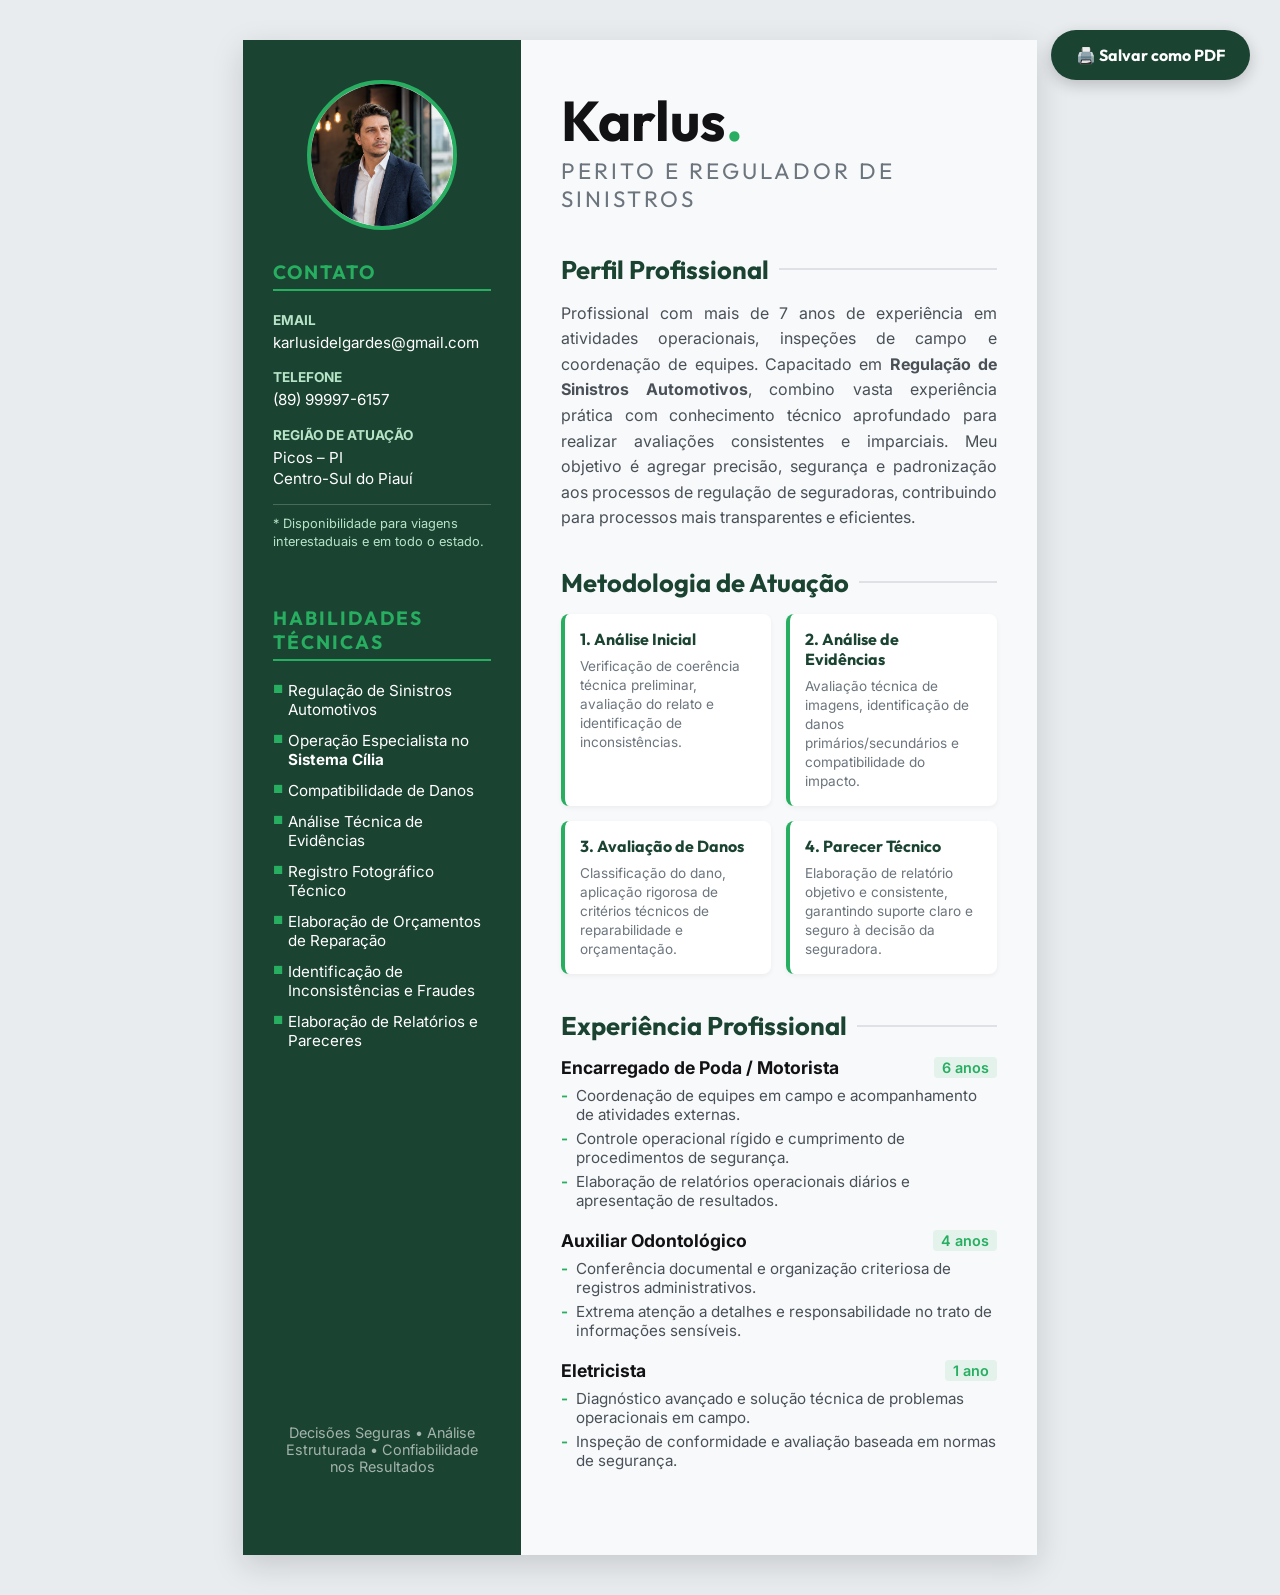
==== curriculo.html @ 45975ac1 "Add curriculo for PDF" ====
<!DOCTYPE html>
<html lang="pt-BR">

<head>
    <meta charset="UTF-8">
    <meta name="viewport" content="width=device-width, initial-scale=1.0">
    <title>Currículo / Apresentação - Karlus Idelgardes</title>
    <link href="https://fonts.googleapis.com/css2?family=Inter:wght@300;400;600;800&family=Outfit:wght@400;700;800&display=swap" rel="stylesheet">
    <style>
        :root {
            --primary-green: #27ae60;
            --dark-green: #1b4332;
            --dark: #121214;
            --light-gray: #f8f9fa;
            --text-dark: #333333;
            --text-light: #ffffff;
            --text-muted: #6c757d;
        }

        * {
            margin: 0;
            padding: 0;
            box-sizing: border-box;
        }

        body {
            font-family: 'Inter', sans-serif;
            background-color: #e9ecef; /* Fundo cinza para dar destaque à folha A4 */
            display: flex;
            justify-content: center;
            padding: 40px 20px;
        }

        h1, h2, h3, h4 {
            font-family: 'Outfit', sans-serif;
        }

        /* Formato Folha A4 */
        .a4-sheet {
            width: 210mm;
            min-height: 297mm;
            background: #ffffff;
            box-shadow: 0 10px 30px rgba(0, 0, 0, 0.15);
            display: flex;
            overflow: hidden;
            position: relative;
        }

        /* Coluna da Esquerda (Sidebar) */
        .sidebar {
            width: 35%;
            background-color: var(--dark-green);
            color: var(--text-light);
            padding: 40px 30px;
            display: flex;
            flex-direction: column;
        }

        .profile-pic {
            width: 150px;
            height: 150px;
            border-radius: 50%;
            border: 4px solid var(--primary-green);
            margin: 0 auto 30px;
            overflow: hidden;
            background: #fff;
            display: flex;
            align-items: center;
            justify-content: center;
        }

        .profile-pic img {
            width: 100%;
            height: 100%;
            object-fit: cover;
            object-position: top;
        }

        .sidebar-section {
            margin-bottom: 40px;
        }

        .sidebar-title {
            font-size: 1.2rem;
            text-transform: uppercase;
            letter-spacing: 2px;
            border-bottom: 2px solid var(--primary-green);
            padding-bottom: 5px;
            margin-bottom: 20px;
            color: var(--primary-green);
        }

        .contact-item {
            margin-bottom: 15px;
            font-size: 0.95rem;
            display: flex;
            align-items: flex-start;
            gap: 10px;
            line-height: 1.4;
        }

        .contact-item strong {
            display: block;
            color: #b7e4c7;
            font-size: 0.85rem;
            text-transform: uppercase;
            margin-bottom: 2px;
        }

        .skill-list {
            list-style: none;
        }

        .skill-list li {
            font-size: 0.95rem;
            margin-bottom: 12px;
            position: relative;
            padding-left: 15px;
        }

        .skill-list li::before {
            content: '■';
            position: absolute;
            left: 0;
            top: 1px;
            color: var(--primary-green);
            font-size: 0.7rem;
        }

        /* Coluna da Direita (Conteúdo Principal) */
        .main-content {
            width: 65%;
            padding: 50px 40px;
            background: var(--light-gray);
            color: var(--text-dark);
        }

        .header-name {
            margin-bottom: 40px;
        }

        .header-name h1 {
            font-size: 3.5rem;
            line-height: 1.1;
            color: var(--dark);
            margin-bottom: 5px;
        }

        .header-name h1 span {
            color: var(--primary-green);
        }

        .header-name h2 {
            font-size: 1.4rem;
            color: var(--text-muted);
            font-weight: 400;
            text-transform: uppercase;
            letter-spacing: 3px;
        }

        .section {
            margin-bottom: 35px;
        }

        .section-title {
            font-size: 1.6rem;
            color: var(--dark-green);
            margin-bottom: 15px;
            display: flex;
            align-items: center;
            gap: 10px;
        }

        .section-title::after {
            content: '';
            flex: 1;
            height: 2px;
            background: #dee2e6;
        }

        .text-body {
            font-size: 1rem;
            line-height: 1.6;
            color: #495057;
            text-align: justify;
        }

        .experience-item {
            margin-bottom: 20px;
        }

        .exp-header {
            display: flex;
            justify-content: space-between;
            align-items: center;
            margin-bottom: 5px;
        }

        .exp-title {
            font-size: 1.1rem;
            font-weight: 700;
            color: var(--dark);
        }

        .exp-time {
            font-size: 0.9rem;
            color: var(--primary-green);
            font-weight: 600;
            background: rgba(39, 174, 96, 0.1);
            padding: 2px 8px;
            border-radius: 4px;
        }

        .exp-details {
            list-style: none;
            margin-top: 8px;
        }

        .exp-details li {
            font-size: 0.95rem;
            color: #495057;
            margin-bottom: 5px;
            padding-left: 15px;
            position: relative;
        }

        .exp-details li::before {
            content: '-';
            position: absolute;
            left: 0;
            color: var(--primary-green);
            font-weight: bold;
        }

        .methodology-grid {
            display: grid;
            grid-template-columns: 1fr 1fr;
            gap: 15px;
        }

        .methodology-box {
            background: #fff;
            padding: 15px;
            border-radius: 8px;
            border-left: 4px solid var(--primary-green);
            box-shadow: 0 2px 5px rgba(0,0,0,0.05);
        }

        .methodology-box h4 {
            color: var(--dark-green);
            font-size: 1rem;
            margin-bottom: 8px;
        }

        .methodology-box p {
            font-size: 0.85rem;
            color: #6c757d;
            line-height: 1.4;
        }

        /* Botão Flutuante para Imprimir */
        .print-btn {
            position: fixed;
            top: 30px;
            right: 30px;
            background: var(--dark-green);
            color: white;
            border: none;
            padding: 15px 25px;
            border-radius: 30px;
            font-size: 1rem;
            font-weight: bold;
            font-family: 'Outfit', sans-serif;
            cursor: pointer;
            box-shadow: 0 5px 15px rgba(0,0,0,0.2);
            transition: all 0.3s ease;
            z-index: 1000;
            display: flex;
            align-items: center;
            gap: 10px;
        }

        .print-btn:hover {
            background: var(--primary-green);
            transform: translateY(-2px);
        }

        /* Ajustes de Impressão */
        @media print {
            body {
                padding: 0;
                background: white;
            }

            .a4-sheet {
                box-shadow: none;
                width: 100%;
                height: 100%;
            }

            .print-btn {
                display: none;
            }

            @page {
                size: A4;
                margin: 0;
            }
        }
        
        /* Ajustes Mobile para visualização no celular caso ele abra o link */
        @media (max-width: 768px) {
            .a4-sheet {
                flex-direction: column;
                width: 100%;
            }
            .sidebar, .main-content {
                width: 100%;
            }
            .methodology-grid {
                grid-template-columns: 1fr;
            }
        }
    </style>
</head>

<body>

    <button class="print-btn" onclick="window.print()">🖨️ Salvar como PDF</button>

    <div class="a4-sheet">
        <!-- Coluna Esquerda -->
        <div class="sidebar">
            <div class="profile-pic">
                <img src="./Imagens%20portifo/Karlus%20Image%2017%20de%20jun.%20de%20Regulador5.png" alt="Karlus Idelgardes">
            </div>

            <div class="sidebar-section">
                <h3 class="sidebar-title">Contato</h3>
                <div class="contact-item">
                    <div>
                        <strong>Email</strong>
                        karlusidelgardes@gmail.com
                    </div>
                </div>
                <div class="contact-item">
                    <div>
                        <strong>Telefone</strong>
                        (89) 99997-6157
                    </div>
                </div>
                <div class="contact-item">
                    <div>
                        <strong>Região de Atuação</strong>
                        Picos – PI <br>Centro-Sul do Piauí
                    </div>
                </div>
                <div class="contact-item" style="margin-top: 10px; border-top: 1px solid rgba(255,255,255,0.2); padding-top: 10px;">
                    <div style="font-size: 0.8rem; color: #b7e4c7;">
                        * Disponibilidade para viagens interestaduais e em todo o estado.
                    </div>
                </div>
            </div>

            <div class="sidebar-section">
                <h3 class="sidebar-title">Habilidades Técnicas</h3>
                <ul class="skill-list">
                    <li>Regulação de Sinistros Automotivos</li>
                    <li>Operação Especialista no <b>Sistema Cília</b></li>
                    <li>Compatibilidade de Danos</li>
                    <li>Análise Técnica de Evidências</li>
                    <li>Registro Fotográfico Técnico</li>
                    <li>Elaboração de Orçamentos de Reparação</li>
                    <li>Identificação de Inconsistências e Fraudes</li>
                    <li>Elaboração de Relatórios e Pareceres</li>
                </ul>
            </div>
            
            <div class="sidebar-section" style="margin-top: auto;">
                <p style="font-size: 0.9rem; text-align: center; color: rgba(255,255,255,0.6);">
                    Decisões Seguras • Análise Estruturada • Confiabilidade nos Resultados
                </p>
            </div>
        </div>

        <!-- Coluna Direita -->
        <div class="main-content">
            <div class="header-name">
                <h1>Karlus<span>.</span></h1>
                <h2>Perito e Regulador de Sinistros</h2>
            </div>

            <div class="section">
                <h3 class="section-title">Perfil Profissional</h3>
                <p class="text-body">
                    Profissional com mais de 7 anos de experiência em atividades operacionais, inspeções de campo e coordenação de equipes. Capacitado em <strong>Regulação de Sinistros Automotivos</strong>, combino vasta experiência prática com conhecimento técnico aprofundado para realizar avaliações consistentes e imparciais. Meu objetivo é agregar precisão, segurança e padronização aos processos de regulação de seguradoras, contribuindo para processos mais transparentes e eficientes.
                </p>
            </div>

            <div class="section">
                <h3 class="section-title">Metodologia de Atuação</h3>
                <div class="methodology-grid">
                    <div class="methodology-box">
                        <h4>1. Análise Inicial</h4>
                        <p>Verificação de coerência técnica preliminar, avaliação do relato e identificação de inconsistências.</p>
                    </div>
                    <div class="methodology-box">
                        <h4>2. Análise de Evidências</h4>
                        <p>Avaliação técnica de imagens, identificação de danos primários/secundários e compatibilidade do impacto.</p>
                    </div>
                    <div class="methodology-box">
                        <h4>3. Avaliação de Danos</h4>
                        <p>Classificação do dano, aplicação rigorosa de critérios técnicos de reparabilidade e orçamentação.</p>
                    </div>
                    <div class="methodology-box">
                        <h4>4. Parecer Técnico</h4>
                        <p>Elaboração de relatório objetivo e consistente, garantindo suporte claro e seguro à decisão da seguradora.</p>
                    </div>
                </div>
            </div>

            <div class="section">
                <h3 class="section-title">Experiência Profissional</h3>
                
                <div class="experience-item">
                    <div class="exp-header">
                        <span class="exp-title">Encarregado de Poda / Motorista</span>
                        <span class="exp-time">6 anos</span>
                    </div>
                    <ul class="exp-details">
                        <li>Coordenação de equipes em campo e acompanhamento de atividades externas.</li>
                        <li>Controle operacional rígido e cumprimento de procedimentos de segurança.</li>
                        <li>Elaboração de relatórios operacionais diários e apresentação de resultados.</li>
                    </ul>
                </div>

                <div class="experience-item">
                    <div class="exp-header">
                        <span class="exp-title">Auxiliar Odontológico</span>
                        <span class="exp-time">4 anos</span>
                    </div>
                    <ul class="exp-details">
                        <li>Conferência documental e organização criteriosa de registros administrativos.</li>
                        <li>Extrema atenção a detalhes e responsabilidade no trato de informações sensíveis.</li>
                    </ul>
                </div>

                <div class="experience-item">
                    <div class="exp-header">
                        <span class="exp-title">Eletricista</span>
                        <span class="exp-time">1 ano</span>
                    </div>
                    <ul class="exp-details">
                        <li>Diagnóstico avançado e solução técnica de problemas operacionais em campo.</li>
                        <li>Inspeção de conformidade e avaliação baseada em normas de segurança.</li>
                    </ul>
                </div>
            </div>

        </div>
    </div>

</body>
</html>
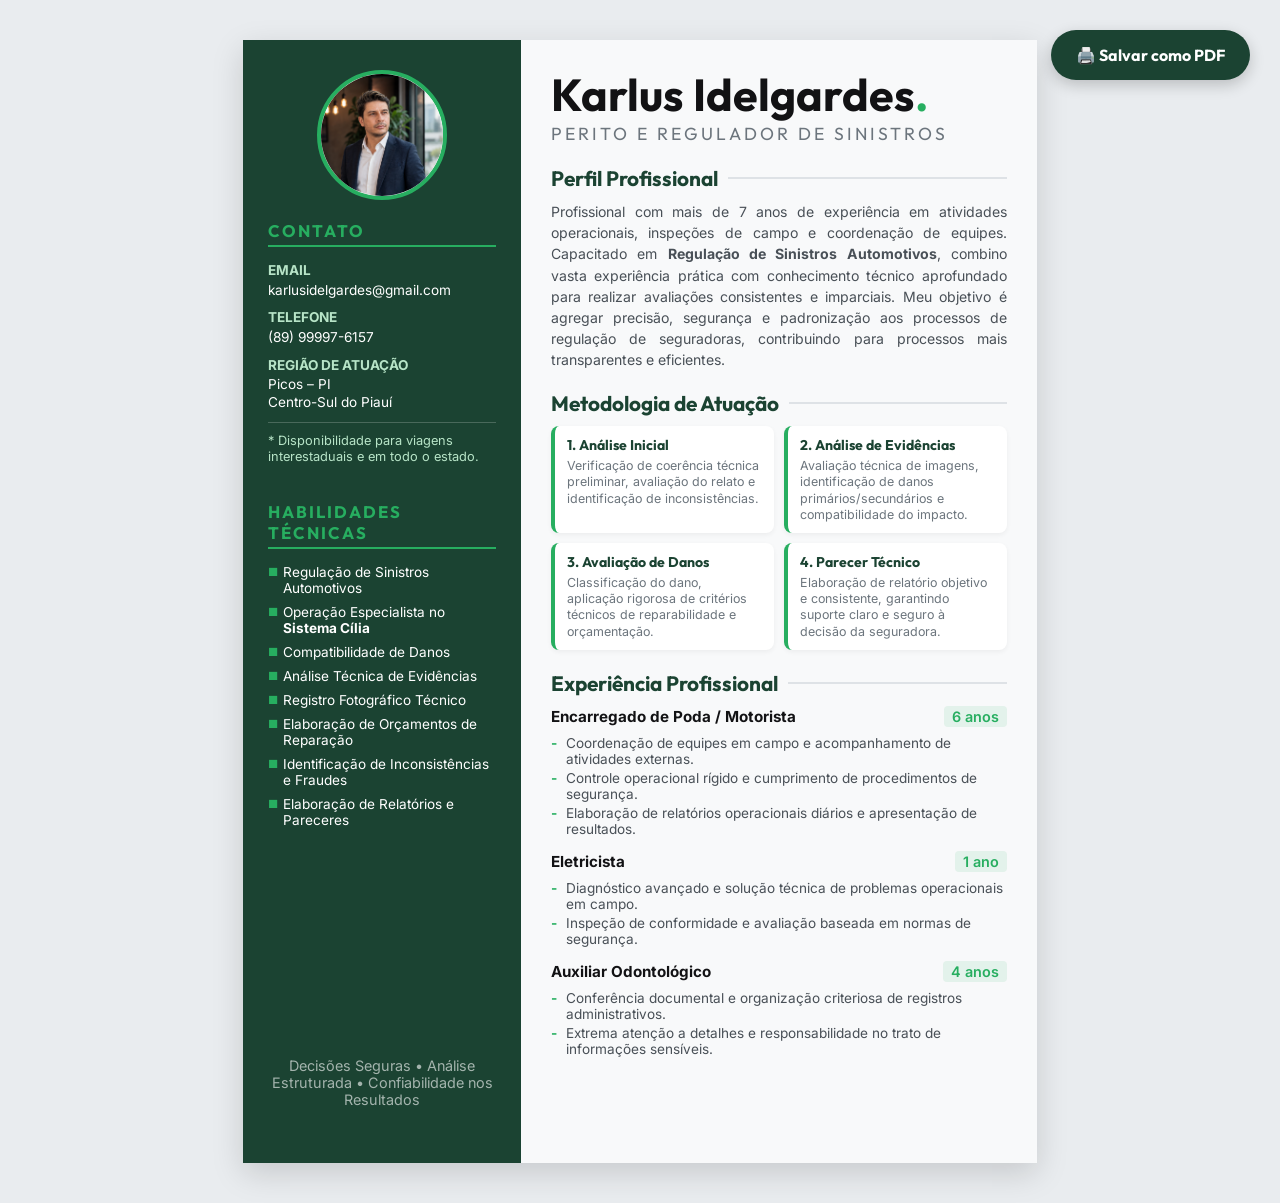
==== commit 85917b7e: "Update curriculo: fix print layout, reorder experiences, full name" ====
--- a/curriculo.html
+++ b/curriculo.html
@@ -25,7 +25,7 @@
 
         body {
             font-family: 'Inter', sans-serif;
-            background-color: #e9ecef; /* Fundo cinza para dar destaque à folha A4 */
+            background-color: #e9ecef;
             display: flex;
             justify-content: center;
             padding: 40px 20px;
@@ -35,10 +35,10 @@
             font-family: 'Outfit', sans-serif;
         }
 
-        /* Formato Folha A4 */
         .a4-sheet {
             width: 210mm;
-            min-height: 297mm;
+            height: 297mm;
+            max-height: 297mm;
             background: #ffffff;
             box-shadow: 0 10px 30px rgba(0, 0, 0, 0.15);
             display: flex;
@@ -46,22 +46,21 @@
             position: relative;
         }
 
-        /* Coluna da Esquerda (Sidebar) */
         .sidebar {
             width: 35%;
             background-color: var(--dark-green);
             color: var(--text-light);
-            padding: 40px 30px;
+            padding: 30px 25px;
             display: flex;
             flex-direction: column;
         }
 
         .profile-pic {
-            width: 150px;
-            height: 150px;
+            width: 130px;
+            height: 130px;
             border-radius: 50%;
             border: 4px solid var(--primary-green);
-            margin: 0 auto 30px;
+            margin: 0 auto 20px;
             overflow: hidden;
             background: #fff;
             display: flex;
@@ -77,26 +76,26 @@
         }
 
         .sidebar-section {
-            margin-bottom: 40px;
+            margin-bottom: 25px;
         }
 
         .sidebar-title {
-            font-size: 1.2rem;
+            font-size: 1.05rem;
             text-transform: uppercase;
             letter-spacing: 2px;
             border-bottom: 2px solid var(--primary-green);
-            padding-bottom: 5px;
-            margin-bottom: 20px;
+            padding-bottom: 4px;
+            margin-bottom: 15px;
             color: var(--primary-green);
         }
 
         .contact-item {
-            margin-bottom: 15px;
-            font-size: 0.95rem;
+            margin-bottom: 10px;
+            font-size: 0.85rem;
             display: flex;
             align-items: flex-start;
-            gap: 10px;
-            line-height: 1.4;
+            gap: 8px;
+            line-height: 1.3;
         }
 
         .contact-item strong {
@@ -112,8 +111,8 @@
         }
 
         .skill-list li {
-            font-size: 0.95rem;
-            margin-bottom: 12px;
+            font-size: 0.85rem;
+            margin-bottom: 8px;
             position: relative;
             padding-left: 15px;
         }
@@ -127,23 +126,22 @@
             font-size: 0.7rem;
         }
 
-        /* Coluna da Direita (Conteúdo Principal) */
         .main-content {
             width: 65%;
-            padding: 50px 40px;
+            padding: 30px 30px;
             background: var(--light-gray);
             color: var(--text-dark);
         }
 
         .header-name {
-            margin-bottom: 40px;
+            margin-bottom: 20px;
         }
 
         .header-name h1 {
-            font-size: 3.5rem;
+            font-size: 2.8rem;
             line-height: 1.1;
             color: var(--dark);
-            margin-bottom: 5px;
+            margin-bottom: 3px;
         }
 
         .header-name h1 span {
@@ -151,7 +149,7 @@
         }
 
         .header-name h2 {
-            font-size: 1.4rem;
+            font-size: 1.1rem;
             color: var(--text-muted);
             font-weight: 400;
             text-transform: uppercase;
@@ -159,13 +157,13 @@
         }
 
         .section {
-            margin-bottom: 35px;
+            margin-bottom: 20px;
         }
 
         .section-title {
-            font-size: 1.6rem;
+            font-size: 1.3rem;
             color: var(--dark-green);
-            margin-bottom: 15px;
+            margin-bottom: 10px;
             display: flex;
             align-items: center;
             gap: 10px;
@@ -179,14 +177,14 @@
         }
 
         .text-body {
-            font-size: 1rem;
-            line-height: 1.6;
+            font-size: 0.88rem;
+            line-height: 1.5;
             color: #495057;
             text-align: justify;
         }
 
         .experience-item {
-            margin-bottom: 20px;
+            margin-bottom: 14px;
         }
 
         .exp-header {
@@ -197,7 +195,7 @@
         }
 
         .exp-title {
-            font-size: 1.1rem;
+            font-size: 0.95rem;
             font-weight: 700;
             color: var(--dark);
         }
@@ -217,9 +215,9 @@
         }
 
         .exp-details li {
-            font-size: 0.95rem;
+            font-size: 0.85rem;
             color: #495057;
-            margin-bottom: 5px;
+            margin-bottom: 3px;
             padding-left: 15px;
             position: relative;
         }
@@ -235,12 +233,12 @@
         .methodology-grid {
             display: grid;
             grid-template-columns: 1fr 1fr;
-            gap: 15px;
+            gap: 10px;
         }
 
         .methodology-box {
             background: #fff;
-            padding: 15px;
+            padding: 10px 12px;
             border-radius: 8px;
             border-left: 4px solid var(--primary-green);
             box-shadow: 0 2px 5px rgba(0,0,0,0.05);
@@ -248,17 +246,16 @@
 
         .methodology-box h4 {
             color: var(--dark-green);
-            font-size: 1rem;
-            margin-bottom: 8px;
+            font-size: 0.88rem;
+            margin-bottom: 4px;
         }
 
         .methodology-box p {
-            font-size: 0.85rem;
+            font-size: 0.78rem;
             color: #6c757d;
-            line-height: 1.4;
-        }
-
-        /* Botão Flutuante para Imprimir */
+            line-height: 1.3;
+        }
+
         .print-btn {
             position: fixed;
             top: 30px;
@@ -285,21 +282,41 @@
             transform: translateY(-2px);
         }
 
-        /* Ajustes de Impressão */
         @media print {
             body {
                 padding: 0;
+                margin: 0;
                 background: white;
+                -webkit-print-color-adjust: exact !important;
+                print-color-adjust: exact !important;
+                color-adjust: exact !important;
             }
 
             .a4-sheet {
                 box-shadow: none;
                 width: 100%;
-                height: 100%;
+                height: 100vh;
+                max-height: none;
+                page-break-inside: avoid;
+            }
+
+            .sidebar {
+                -webkit-print-color-adjust: exact !important;
+                print-color-adjust: exact !important;
+            }
+
+            .methodology-box {
+                -webkit-print-color-adjust: exact !important;
+                print-color-adjust: exact !important;
+            }
+
+            .exp-time {
+                -webkit-print-color-adjust: exact !important;
+                print-color-adjust: exact !important;
             }
 
             .print-btn {
-                display: none;
+                display: none !important;
             }
 
             @page {
@@ -308,7 +325,6 @@
             }
         }
         
-        /* Ajustes Mobile para visualização no celular caso ele abra o link */
         @media (max-width: 768px) {
             .a4-sheet {
                 flex-direction: column;
@@ -329,7 +345,6 @@
     <button class="print-btn" onclick="window.print()">🖨️ Salvar como PDF</button>
 
     <div class="a4-sheet">
-        <!-- Coluna Esquerda -->
         <div class="sidebar">
             <div class="profile-pic">
                 <img src="./Imagens%20portifo/Karlus%20Image%2017%20de%20jun.%20de%20Regulador5.png" alt="Karlus Idelgardes">
@@ -383,10 +398,9 @@
             </div>
         </div>
 
-        <!-- Coluna Direita -->
         <div class="main-content">
             <div class="header-name">
-                <h1>Karlus<span>.</span></h1>
+                <h1>Karlus Idelgardes<span>.</span></h1>
                 <h2>Perito e Regulador de Sinistros</h2>
             </div>
 
@@ -436,6 +450,17 @@
 
                 <div class="experience-item">
                     <div class="exp-header">
+                        <span class="exp-title">Eletricista</span>
+                        <span class="exp-time">1 ano</span>
+                    </div>
+                    <ul class="exp-details">
+                        <li>Diagnóstico avançado e solução técnica de problemas operacionais em campo.</li>
+                        <li>Inspeção de conformidade e avaliação baseada em normas de segurança.</li>
+                    </ul>
+                </div>
+
+                <div class="experience-item">
+                    <div class="exp-header">
                         <span class="exp-title">Auxiliar Odontológico</span>
                         <span class="exp-time">4 anos</span>
                     </div>
@@ -444,17 +469,6 @@
                         <li>Extrema atenção a detalhes e responsabilidade no trato de informações sensíveis.</li>
                     </ul>
                 </div>
-
-                <div class="experience-item">
-                    <div class="exp-header">
-                        <span class="exp-title">Eletricista</span>
-                        <span class="exp-time">1 ano</span>
-                    </div>
-                    <ul class="exp-details">
-                        <li>Diagnóstico avançado e solução técnica de problemas operacionais em campo.</li>
-                        <li>Inspeção de conformidade e avaliação baseada em normas de segurança.</li>
-                    </ul>
-                </div>
             </div>
 
         </div>
